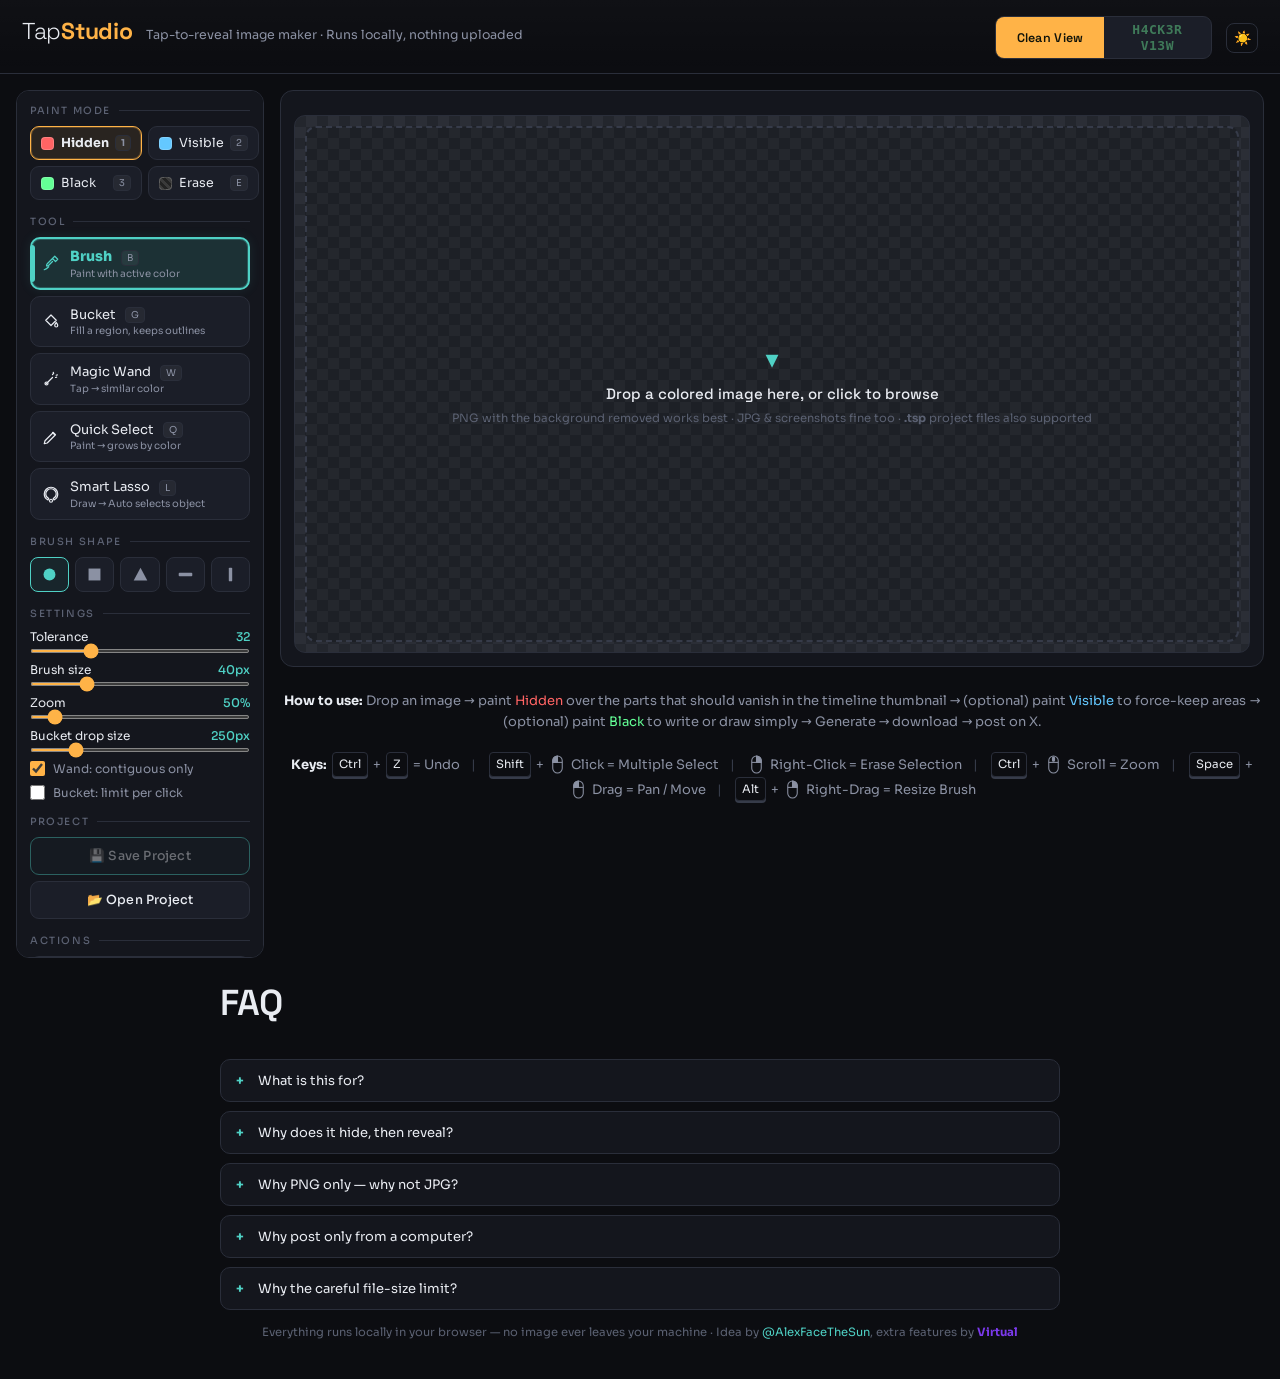
==== index.html @ 7c41b152 "Tap Studio Pro: tap-to-reveal image maker for X/Twitter" ====
<!DOCTYPE html>
<html lang="en">

<head>
  <meta charset="UTF-8">
  <meta name="viewport" content="width=device-width, initial-scale=1, maximum-scale=1, user-scalable=no">
  <title>TapStudio Pro — Tap-to-reveal image maker</title>
  <meta name="description"
    content="Make tap-to-reveal color images for X/Twitter. Runs entirely in your browser — nothing is uploaded.">
  <link rel="icon"
    href="data:image/svg+xml,<svg xmlns='http://www.w3.org/2000/svg' viewBox='0 0 16 16'><text y='13' font-size='13'>%E2%9C%A6</text></svg>">
  <link rel="preconnect" href="https://fonts.googleapis.com">
  <link rel="preconnect" href="https://fonts.gstatic.com" crossorigin>
  <link
    href="https://fonts.googleapis.com/css2?family=Sora:wght@400;500;600;700&family=Space+Grotesk:wght@300;400;500;600;700&display=swap"
    rel="stylesheet">
  <link rel="manifest" href="site.webmanifest">
  <link rel="stylesheet" href="style.css">
  <script src="jszip.min.js"></script>
</head>

<canvas id="matrix" aria-hidden="true"></canvas>

<header>
  <h1 id="brandH1">Tap_<span>STUDIO</span></h1>
  <span class="sub" id="brandSub">Tap-to-reveal image maker · Runs locally, nothing uploaded</span>
  <span class="spacer"></span>
  <div class="seg viewseg" id="viewSeg">
    <button data-view="clean" class="active">Clean View</button>
    <button data-view="hacker">H4CK3R V13W</button>
  </div>
  <button class="iconbtn" id="themeBtn" title="Toggle light / dark" aria-label="Toggle light / dark"><span
      id="themeIco">☀️</span></button>
  <a class="ghostlink" id="newImg" href="#" style="display:none">↺ New image</a>
</header>

<div class="wrap">
  <!-- ─────────── TOOLS ─────────── -->
  <aside class="tools">
    <div class="group">
      <h2>Paint mode</h2>
      <div class="modes" id="modes">
        <button class="mode active" data-mode="hidden"><span class="mode-content"><span class="swatch sw-hidden"></span> Hidden</span> <kbd class="sh">1</kbd></button>
        <button class="mode" data-mode="visible"><span class="mode-content"><span class="swatch sw-visible"></span> Visible</span> <kbd class="sh">2</kbd></button>
        <button class="mode" data-mode="black"><span class="mode-content"><span class="swatch sw-black"></span> Black</span> <kbd class="sh">3</kbd></button>
        <button class="mode" data-mode="erase"><span class="mode-content"><span class="swatch sw-erase"></span> Erase</span> <kbd class="sh">E</kbd></button>
      </div>
    </div>

    <div class="group">
      <h2>Tool</h2>
      <div class="toolbtns" id="toolbtns">
        <button class="tool active" data-tool="brush">
          <svg viewBox="0 0 24 24">
            <path d="M3 21c3-1 4-2 6-4M14 6l4 4M14 6l3-3 4 4-3 3M14 6 7 13c-1 1-1 3-1 3s2 0 3-1l5-5" />
          </svg>
          <span><b>Brush</b> <kbd class="sh">B</kbd><small>Paint with active color</small></span>
        </button>
        <button class="tool" data-tool="bucket">
          <svg viewBox="0 0 24 24">
            <path d="M5 11 12 4l7 7-7 7-7-7zM19 14c1 1.5 2 2.5 2 4a2 2 0 1 1-4 0c0-1.5 1-2.5 2-4z" />
          </svg>
          <span><b>Bucket</b> <kbd class="sh">G</kbd><small>Fill a region, keeps outlines</small></span>
        </button>
        <button class="tool" data-tool="wand">
          <svg viewBox="0 0 24 24">
            <path d="M5 19l9-9M14 6l1.5-1.5M18 10l1.5-.5M15 3l.5 1.5M19 7l1.5-.5" />
            <circle cx="6" cy="18" r="2" />
          </svg>
          <span><b>Magic Wand</b> <kbd class="sh">W</kbd><small>Tap → similar color</small></span>
        </button>
        <button class="tool" data-tool="quick">
          <svg viewBox="0 0 24 24">
            <path d="M3 21l4-1 11-11-3-3L4 17l-1 4z" />
            <path d="M14 6l3 3" />
          </svg>
          <span><b>Quick Select</b> <kbd class="sh">Q</kbd><small>Paint → grows by color</small></span>
        </button>
          <button class="tool" data-tool="lasso">
            <svg viewBox="0 0 24 24">
              <path d="M12 3C7 3 3 7 3 12c0 3.5 2 6.5 5 8l1-2c-2.5-1.2-4-3.7-4-6 0-4 3.5-7 7-7s7 3 7 7c0 2.3-1.5 4.8-4 6l1 2c3-1.5 5-4.5 5-8 0-5-4-9-9-9z"/>
              <circle cx="12" cy="21" r="2"/>
            </svg>
            <div class="meta">
              <span>Smart Lasso <kbd class="sh">L</kbd></span>
              <small>Draw → Auto selects object</small>
            </div>
          </button>
      </div>
    </div>

    <div class="group" id="shapeGroup">
      <h2>Brush shape</h2>
      <div class="shapes" id="shapes">
        <button class="shape active" data-shape="round"><svg viewBox="0 0 20 20">
            <circle cx="10" cy="10" r="7" />
          </svg></button>
        <button class="shape" data-shape="square"><svg viewBox="0 0 20 20">
            <rect x="3" y="3" width="14" height="14" />
          </svg></button>
        <button class="shape" data-shape="triangle"><svg viewBox="0 0 20 20">
            <polygon points="10,2 18,17 2,17" />
          </svg></button>
        <button class="shape" data-shape="hline"><svg viewBox="0 0 20 20">
            <rect x="2" y="8" width="16" height="4" rx="1" />
          </svg></button>
        <button class="shape" data-shape="vline"><svg viewBox="0 0 20 20">
            <rect x="8" y="2" width="4" height="16" rx="1" />
          </svg></button>
      </div>
    </div>

    <div class="group">
      <h2>Settings</h2>
      <div class="slider-row" id="tolRow">
        <label>Tolerance <b id="tolVal">32</b></label>
        <input type="range" id="tol" min="1" max="120" value="32">
      </div>
      <div class="slider-row" id="brushRow">
        <label>Brush size <b><span id="brushVal">40</span>px</b></label>
        <input type="range" id="brush" min="5" max="150" value="40">
      </div>
      <div class="slider-row">
        <label>Zoom <b><span id="zoomVal">50</span>%</b></label>
        <input type="range" id="zoom" min="10" max="500" value="50">
      </div>
      <div class="slider-row" id="reachRow">
        <label>Bucket drop size <b><span id="bucketReachVal">250</span>px</b></label>
        <input type="range" id="bucketReach" min="30" max="1200" value="250">
      </div>
      <label class="check"><input type="checkbox" id="contig" checked> Wand: contiguous only</label>
      <label class="check"><input type="checkbox" id="bucketLimit"> Bucket: limit per click</label>
    </div>

    <div class="group">
      <h2>Project</h2>
      <div class="actions project-actions">
        <button class="btn project-btn" id="saveProject" disabled>💾 Save Project</button>
        <button class="btn project-btn" id="openProject">📂 Open Project</button>
        <input type="file" id="tspFile" accept=".tsp" style="display:none">
      </div>
    </div>

    <div class="group">
      <h2>Actions</h2>
      <div class="actions">
        <button class="btn ghost" id="markAll">Mark all hidden</button>
        <button class="btn ghost" id="undo">Undo (⌘Z)</button>
        <button class="btn ghost" id="clearMask">Clear mask</button>
      </div>
    </div>

    <div class="group">
      <h2>Output</h2>
      <div class="slider-row">
        <label>Keep 1 / <b id="densityVal">2</b></label>
        <input type="range" id="density" min="2" max="6" value="2">
      </div>
      <button class="btn primary" id="generate" disabled>▸ Generate PNG</button>
    </div>
  </aside>

  <!-- ─────────── STAGE ─────────── -->
  <div class="stage-col">
    <section class="stage">
      <div class="topbar">
        <span class="dims" id="dims"></span>
      </div>

      <div class="canvas-area" id="area">
        <div class="canvas-stack" id="stack">
          <canvas id="imgCanvas"></canvas>
          <canvas id="maskCanvas"></canvas>
          <canvas id="selTint"></canvas>
          <canvas id="selAnts"></canvas>
        </div>
        <div id="cursor"></div>
        <label class="drop" id="drop">
          <span class="arrow">▾</span>
          <span class="big">Drop a colored image here, or click to browse</span>
          <span class="small">PNG with the background removed works best · JPG &amp; screenshots fine too · <b>.tsp</b> project files also supported</span>
          <input type="file" id="file" accept="image/*,.tsp" style="display:none">
        </label>
      </div>
    </section>

    <section class="instructions-panel">
      <b style="color:var(--ink)">How to use:</b> Drop an image → paint <span style="color:var(--pink)">Hidden</span> over the parts that should vanish in the timeline thumbnail → (optional) paint <span style="color:var(--blue)">Visible</span> to force-keep areas → (optional) paint <span style="color:var(--green)">Black</span> to write or draw simply → Generate → download → post on X.<br><br>
      <b style="color:var(--ink)">Keys:</b> <span id="kb-undo"><kbd>Ctrl</kbd> + <kbd>Z</kbd></span> = Undo <span class="divider">|</span> <span><kbd>Shift</kbd> + <svg width="13" height="19" viewBox="0 0 24 36" fill="none" stroke="currentColor" stroke-width="2" stroke-linejoin="round" style="vertical-align: middle; margin: 0 4px; transform: translateY(-1px);"><rect x="3" y="2" width="18" height="32" rx="9"/><path d="M 3 14 L 21 14"/><path d="M 12 2 L 12 14"/><path d="M 12 2 A 9 9 0 0 0 3 11 L 3 14 L 12 14 Z" fill="currentColor"/></svg> Click</span> = Multiple Select <span class="divider">|</span> <span><svg width="13" height="19" viewBox="0 0 24 36" fill="none" stroke="currentColor" stroke-width="2" stroke-linejoin="round" style="vertical-align: middle; margin: 0 4px; transform: translateY(-1px);"><rect x="3" y="2" width="18" height="32" rx="9"/><path d="M 3 14 L 21 14"/><path d="M 12 2 L 12 14"/><path d="M 12 2 A 9 9 0 0 1 21 11 L 21 14 L 12 14 Z" fill="currentColor"/></svg> Right-Click</span> = Erase Selection <span class="divider">|</span> <span id="kb-zoom"><kbd>Ctrl</kbd> + <svg width="13" height="19" viewBox="0 0 24 36" fill="none" stroke="currentColor" stroke-width="2" stroke-linejoin="round" style="vertical-align: middle; margin: 0 4px; transform: translateY(-1px);"><rect x="3" y="2" width="18" height="32" rx="9"/><path d="M 3 14 L 21 14"/><rect x="10" y="4" width="4" height="8" rx="2" fill="currentColor"/></svg> Scroll</span> = Zoom <span class="divider">|</span> <span><kbd>Space</kbd> + <svg width="13" height="19" viewBox="0 0 24 36" fill="none" stroke="currentColor" stroke-width="2" stroke-linejoin="round" style="vertical-align: middle; margin: 0 4px; transform: translateY(-1px);"><rect x="3" y="2" width="18" height="32" rx="9"/><path d="M 3 14 L 21 14"/><path d="M 12 2 L 12 14"/><path d="M 12 2 A 9 9 0 0 0 3 11 L 3 14 L 12 14 Z" fill="currentColor"/></svg> Drag</span> = Pan / Move <span class="divider">|</span> <span><kbd>Alt</kbd> + <svg width="13" height="19" viewBox="0 0 24 36" fill="none" stroke="currentColor" stroke-width="2" stroke-linejoin="round" style="vertical-align: middle; margin: 0 4px; transform: translateY(-1px);"><rect x="3" y="2" width="18" height="32" rx="9"/><path d="M 3 14 L 21 14"/><path d="M 12 2 L 12 14"/><path d="M 12 2 A 9 9 0 0 1 21 11 L 21 14 L 12 14 Z" fill="currentColor"/></svg> Right-Drag</span> = Resize Brush
    </section>

    <section class="result hidden" id="result">
      <div class="imgbox"><img id="previewFull" alt="generated tap-to-reveal PNG"></div>
      <div class="rcol">
        <div class="meta-ttl" id="resultMeta"></div>
        <a class="btn primary" id="download" download="tap_studio.png">⬇ Download PNG</a>
        <p style="font-size:11.5px;color:var(--muted);font-family:var(--mono);line-height:1.6;">
          Post it from a <b style="color:var(--ink)">desktop browser</b> on x.com — the mobile apps re-encode PNGs and
          break the effect.
        </p>
      </div>
    </section>
  </div>
</div>

<!-- ─────────── FAQ ─────────── -->
<div class="faq">
  <h2>FAQ</h2>

  <details>
    <summary>What is this for?</summary>
    <p>It makes <strong>"tap-to-reveal" images</strong> for X/Twitter — a picture that looks like one thing in the
      timeline, then shows the full image when you tap it. Built for that trend, but useful anywhere you want a
      hidden/revealed layer.</p>
  </details>

  <details>
    <summary>Why does it hide, then reveal?</summary>
    <p>X shows a <strong>shrunk-down preview</strong> in the feed and the <strong>full-resolution</strong> image only on
      tap. The "hidden" areas are stored as a sparse pattern of pixels with transparent gaps. Shrunk down, those pixels
      blend into the gaps and nearly disappear; at full size they show at full strength and the whole image appears.</p>
  </details>

  <details>
    <summary>Why PNG only — why not JPG?</summary>
    <p>The effect needs <strong>transparency</strong> and <strong>lossless</strong> pixels. PNG has both; JPG has no
      transparency and re-compresses the image, smearing the fine pattern. GIF and WebP get converted by X. An indexed
      <strong>PNG-8</strong> is the one format that survives intact.</p>
  </details>

  <details>
    <summary>Why post only from a computer?</summary>
    <p>The mobile X apps <strong>re-encode</strong> uploads (often PNG→JPG), destroying the transparency. A
      <strong>desktop-browser</strong> upload on x.com keeps the PNG as-is.</p>
  </details>

  <details>
    <summary>Why the careful file-size limit?</summary>
    <p>X leaves a PNG untouched only if it's small enough; over the limit it re-compresses to JPG and breaks the effect.
      The export is auto-tuned to sit <strong>just under ~700&nbsp;KB / 2500&nbsp;px</strong> — small enough to stay
      PNG, big enough to stay sharp.</p>
  </details>

  <p class="foot">Everything runs locally in your browser — no image ever leaves your machine · Idea by <a
      href="https://x.com/alexfacethesun" target="_blank" rel="noopener">@AlexFaceTheSun</a>, extra features by <b
      class="virtual">Virtual</b></p>
</div>

<script src="app.js"></script>
</body>

</html>
---- style.css ----
:root {
    --bg: #0c0d11;
    --panel: #14161d;
    --panel-2: #1b1e28;
    --panel-3: #23262f;
    --line: #2a2e3a;
    --line-2: #363b49;
    --ink: #e9ecf2;
    --muted: #8b91a3;
    --faint: #5b6172;
    --accent: #ffb347;
    --accent-2: #4fd1c5;
    --pink: #ff6464;
    --blue: #64c8ff;
    --green: #64ff96;
    --check1: #2b2e36;
    --check2: #23262d;
    --glow1: rgba(255, 179, 71, .07);
    --glow2: rgba(79, 209, 197, .07);
    --radius: 13px;
    --sans: "Sora", system-ui, -apple-system, sans-serif;
    --display: "Space Grotesk", "Sora", sans-serif;
    --serif: var(--display);
    --mono: var(--sans);
  }

  /* ── Clean view, LIGHT theme ── */
  [data-theme="light"] {
    --bg: #f3f5f9;
    --panel: #ffffff;
    --panel-2: #eef1f6;
    --panel-3: #e3e7ef;
    --line: #dde1ea;
    --line-2: #c8cedb;
    --ink: #1a1d26;
    --muted: #5b6172;
    --faint: #9197a8;
    --accent: #d9831a;
    --accent-2: #0e9b8e;
    --pink: #e23b3b;
    --blue: #2a8fd0;
    --green: #1f9d57;
    --check1: #dfe3ec;
    --check2: #eef1f6;
    --glow1: rgba(217, 131, 26, .10);
    --glow2: rgba(14, 155, 142, .10);
  }

  /* ── H4CK3R view (terminal), DARK ── */
  [data-view="hacker"] {
    --bg: #05080a;
    --panel: #0a0f0c;
    --panel-2: #0c1410;
    --panel-3: #0f1c15;
    --line: #143a26;
    --line-2: #1e5236;
    --ink: #c8ffd8;
    --muted: #5fae7e;
    --faint: #3f7a59;
    --accent: #2cc94e;
    --accent-2: #1f9e29;
    --pink: #ff6b6b;
    --blue: #5fd0ff;
    --green: #5dff9a;
    --check1: #0c1712;
    --check2: #091210;
    --glow1: rgba(56, 255, 140, .10);
    --glow2: rgba(39, 224, 192, .07);
    --sans: "Cascadia Mono", "Cascadia Code", Consolas, "Lucida Console", "DejaVu Sans Mono", monospace;
    --display: "Cascadia Mono", "Cascadia Code", Consolas, "Lucida Console", "DejaVu Sans Mono", monospace;
    --mono: "Cascadia Mono", "Cascadia Code", Consolas, "Lucida Console", "DejaVu Sans Mono", monospace;
  }

  /* ── H4CK3R view, LIGHT (paper terminal) ── */
  [data-view="hacker"][data-theme="light"] {
    --bg: #eef3ee;
    --panel: #ffffff;
    --panel-2: #e8efe8;
    --panel-3: #dde9df;
    --line: #bcd6c4;
    --line-2: #9cc4a8;
    --ink: #0b2f1c;
    --muted: #3f7a59;
    --faint: #6f9c80;
    --accent: #0a8a3c;
    --accent-2: #0a8f7e;
    --check1: #dde9df;
    --check2: #e8efe8;
    --glow1: rgba(10, 138, 60, .08);
    --glow2: rgba(10, 143, 126, .06);
  }

  /* terminal flourishes */
  [data-view="hacker"] header h1 {
    text-shadow: 0 0 14px rgba(56, 255, 140, .45);
  }

  [data-view="hacker"][data-theme="light"] header h1 {
    text-shadow: none;
  }

  [data-view="hacker"] .group h2::before {
    content: "> ";
    color: var(--accent);
  }

  [data-view="hacker"] body::after {
    display: none;
  }

  kbd.sh {
    display: inline-block;
    padding: 1px 5px;
    font-family: var(--mono);
    font-size: 9.5px;
    color: var(--muted);
    background: rgba(255, 255, 255, 0.05);
    border: 1px solid var(--line);
    border-radius: 4px;
    margin-left: 6px;
    vertical-align: middle;
  }

  /* ── Toggles in the header ── */
  .seg.viewseg {
    display: flex;
    border: 1px solid var(--line);
    border-radius: 9px;
    overflow: hidden;
    align-self: center;
  }

  .seg.viewseg button {
    font-size: 11px;
    padding: 6px 11px;
    cursor: pointer;
    border: 0;
    background: transparent;
    color: var(--faint);
    transition: .13s;
    letter-spacing: .3px;
  }

  .seg.viewseg button[data-view="clean"] {
    font-family: "Space Grotesk", "Sora", system-ui, sans-serif !important;
    letter-spacing: 0.3px;
    font-weight: 600;
    font-size: 12.5px;
    white-space: nowrap;
    padding: 6px 14px;
  }

  .seg.viewseg button[data-view="hacker"] {
    font-family: Consolas, "Cascadia Mono", "Cascadia Code", "Lucida Console", "DejaVu Sans Mono", monospace !important;
    font-size: 13px;
    font-weight: 700;
    letter-spacing: 0.5px;
    line-height: 1.2;
    padding: 5px 14px;
    text-align: center;
  }

  .seg.viewseg button:hover {
    color: var(--ink);
  }

  .seg.viewseg button.active {
    background: var(--accent);
    color: #10130a;
    font-weight: 600;
  }

  [data-view="hacker"] .seg.viewseg button.active {
    color: #04130a;
  }

  .iconbtn {
    align-self: center;
    width: 32px;
    height: 30px;
    border: 1px solid var(--line);
    border-radius: 8px;
    background: transparent;
    color: var(--muted);
    cursor: pointer;
    font-size: 14px;
    transition: .13s;
    line-height: 1;
  }

  .iconbtn:hover {
    border-color: var(--accent-2);
    color: var(--accent-2);
  }

  #themeIco {
    display: inline-block;
    transition: transform .25s;
  }

  /* the emoji moon (clean) is already tilted; rotate the SYMBOL moon (hacker) to match */
  [data-view="hacker"] #themeBtn.is-moon #themeIco {
    transform: rotate(-38deg);
  }

  /* Matrix rain — only visible in the H4CK3R dark view, sits behind everything */
  #matrix {
    position: fixed;
    inset: 0;
    width: 100%;
    height: 100%;
    z-index: 0;
    pointer-events: none;
    opacity: 0;
    transition: opacity .45s;
  }

  [data-view="hacker"] #matrix {
    opacity: .12;
  }

  header,
  .wrap,
  .faq {
    position: relative;
    z-index: 1;
  }

  .virtual {
    font-weight: 700;
    color: #7c3aed;
  }

  [data-theme="light"] .virtual {
    color: #6d28d9;
  }

  [data-view="hacker"] .virtual {
    color: #b07bff;
  }

  [data-view="hacker"][data-theme="light"] .virtual {
    color: #6d28d9;
  }

  /* smooth theme transitions */
  body,
  .tools,
  .stage,
  .btn,
  .mode,
  .tool,
  .shape,
  .faq details,
  .seg.viewseg,
  .iconbtn,
  header {
    transition: background-color .25s, border-color .25s, color .25s;
  }

  * {
    box-sizing: border-box;
    margin: 0;
    padding: 0;
    -webkit-tap-highlight-color: transparent;
  }

  html,
  body {
    height: 100%;
  }

  body {
    background: var(--bg);
    color: var(--ink);
    font-family: var(--sans);
    min-height: 100%;
    display: flex;
    flex-direction: column;
    -webkit-font-smoothing: antialiased;
  }

  /* ── Header ── */
  header {
    padding: 16px 22px 14px;
    border-bottom: 1px solid var(--line);
    display: flex;
    align-items: baseline;
    gap: 14px;
    flex-wrap: wrap;
    background: linear-gradient(180deg, rgba(255, 255, 255, .02), transparent);
  }

  header h1 {
    font-family: var(--display);
    font-weight: 300;
    font-size: 23px;
    letter-spacing: -.3px;
  }

  header h1 span {
    color: var(--accent);
    font-weight: 700;
  }

  header .sub {
    color: var(--muted);
    font-size: 12.5px;
    font-family: var(--mono);
  }

  header .spacer {
    flex: 1;
  }

  .ghostlink {
    color: var(--faint);
    font-family: var(--mono);
    font-size: 11.5px;
    text-decoration: none;
    border: 1px solid var(--line);
    padding: 6px 10px;
    border-radius: 8px;
    transition: .15s;
  }

  .ghostlink:hover {
    border-color: var(--accent-2);
    color: var(--accent-2);
  }

  /* ── Layout ── */
  .wrap {
    display: flex;
    gap: 16px;
    padding: 16px;
    flex: 1;
    align-items: flex-start;
    flex-wrap: wrap;
  }

  .tools {
    width: 248px;
    flex: 0 0 auto;
    background: var(--panel);
    border: 1px solid var(--line);
    border-radius: var(--radius);
    padding: 13px;
    display: flex;
    flex-direction: column;
    gap: 15px;
    position: sticky;
    top: 16px;
    max-height: calc(100vh - 32px);
    overflow: auto;
  }

  .tools::-webkit-scrollbar {
    width: 8px;
  }

  .tools::-webkit-scrollbar-thumb {
    background: var(--line-2);
    border-radius: 8px;
  }

  .stage-col {
    flex: 1;
    min-width: 300px;
    display: flex;
    flex-direction: column;
    gap: 16px;
  }

  .group {
    display: flex;
    flex-direction: column;
    gap: 9px;
  }

  .group h2 {
    font-size: 10px;
    letter-spacing: 1.6px;
    text-transform: uppercase;
    color: var(--faint);
    font-weight: 500;
    font-family: var(--mono);
    display: flex;
    align-items: center;
    gap: 8px;
  }

  .group h2::after {
    content: "";
    flex: 1;
    height: 1px;
    background: var(--line);
  }

  /* segmented paint modes */
  .modes {
    display: grid;
    grid-template-columns: 1fr 1fr;
    gap: 6px;
  }

  .mode {
    display: flex;
    align-items: center;
    justify-content: space-between;
    padding: 8px 10px;
    cursor: pointer;
    background: var(--panel-2);
    border: 1px solid var(--line);
    border-radius: 9px;
    color: var(--ink);
    font-size: 12.5px;
    font-family: inherit;
    transition: .13s;
    text-align: left;
  }
  
  .mode-content {
    display: flex;
    align-items: center;
    gap: 7px;
  }

  .mode:hover:not(.active) {
    border-color: var(--line-2);
    background: rgba(255, 255, 255, 0.09);
  }

  .mode.active {
    border-color: var(--accent);
    background: rgba(255, 179, 71, .09);
    box-shadow: 0 0 0 1px rgba(255, 179, 71, .25) inset;
    font-weight: 700;
  }

  .swatch {
    width: 13px;
    height: 13px;
    border-radius: 4px;
    flex: 0 0 auto;
    border: 1px solid rgba(255, 255, 255, .18);
  }

  .sw-hidden {
    background: var(--pink);
  }

  .sw-visible {
    background: var(--blue);
  }

  .sw-black {
    background: var(--green);
  }

  .sw-erase {
    background: repeating-linear-gradient(45deg, #3a3a3a, #3a3a3a 3px, #222 3px, #222 6px);
  }

  /* tool buttons */
  .toolbtns {
    display: flex;
    flex-direction: column;
    gap: 6px;
  }

  .tool {
    display: flex;
    align-items: center;
    gap: 10px;
    padding: 9px 11px;
    cursor: pointer;
    background: var(--panel-2);
    border: 1px solid var(--line);
    border-radius: 10px;
    color: var(--ink);
    font-size: 13px;
    font-family: inherit;
    text-align: left;
    transition: all .15s ease;
    position: relative;
  }

  .tool:hover:not(.active) {
    border-color: var(--line-2);
    background: rgba(255, 255, 255, 0.09);
  }

  .tool.active {
    border-color: var(--accent-2);
    border-width: 2px;
    padding: 8px 10px;
    background: rgba(79, 209, 197, .14);
    color: var(--ink);
    box-shadow: 0 0 0 1px rgba(79, 209, 197, .28) inset, 0 0 12px rgba(79, 209, 197, .10);
  }

  .tool.active::before {
    content: "";
    position: absolute;
    left: 0;
    top: 6px;
    bottom: 6px;
    width: 3px;
    border-radius: 0 3px 3px 0;
    background: var(--accent-2);
  }

  .tool svg {
    width: 18px;
    height: 18px;
    flex: 0 0 auto;
    stroke: currentColor;
    fill: none;
    stroke-width: 1.6;
    stroke-linecap: round;
    stroke-linejoin: round;
  }

  .tool b {
    font-weight: 400;
  }

  .tool.active b {
    font-weight: 900;
    font-size: 14px;
    color: var(--accent-2);
  }

  .tool.active svg {
    stroke: var(--accent-2);
  }

  .tool small {
    display: block;
    color: var(--muted);
    font-size: 10px;
    margin-top: 1px;
    font-family: var(--mono);
    line-height: 1.3;
  }

  /* shape picker */
  .shapes {
    display: flex;
    gap: 6px;
  }

  .shape {
    flex: 1;
    background: var(--panel-2);
    border: 1px solid var(--line);
    border-radius: 8px;
    padding: 8px;
    cursor: pointer;
    color: var(--muted);
    display: flex;
    align-items: center;
    justify-content: center;
    transition: .13s;
  }

  .shape svg {
    width: 17px;
    height: 17px;
    fill: currentColor;
  }

  .shape:hover:not(.active) {
    border-color: var(--line-2);
    color: var(--ink);
    background: rgba(255, 255, 255, 0.09);
  }

  .shape.active {
    border-color: var(--accent-2);
    color: var(--accent-2);
    background: rgba(79, 209, 197, .08);
  }

  /* segmented control (selection op) */
  .seg {
    display: flex;
    background: var(--panel-2);
    border: 1px solid var(--line);
    border-radius: 9px;
    overflow: hidden;
  }

  .seg button {
    flex: 1;
    padding: 8px 4px;
    background: transparent;
    border: 0;
    color: var(--muted);
    font-family: var(--mono);
    font-size: 11px;
    cursor: pointer;
    transition: .12s;
    border-right: 1px solid var(--line);
  }

  .seg button:last-child {
    border-right: 0;
  }

  .seg button.active {
    background: rgba(79, 209, 197, .14);
    color: var(--accent-2);
  }

  .seg button:hover:not(.active) {
    color: var(--ink);
  }

  .faq h2 {
    font-family: var(--serif);
    font-size: 36px;
    font-weight: 600;
    color: var(--ink);
    margin-bottom: 24px;
    letter-spacing: -0.5px;
  }

  .kbd-hint {
    font-family: var(--mono);
    font-size: 10px;
    color: var(--faint);
    line-height: 1.45;
  }

  .kbd-hint b {
    color: var(--muted);
    font-weight: 500;
  }

  .slider-row {
    display: flex;
    flex-direction: column;
    gap: 5px;
  }

  .slider-row label {
    font-size: 12px;
    display: flex;
    justify-content: space-between;
    color: var(--ink);
  }

  .slider-row label b {
    font-family: var(--mono);
    color: var(--accent-2);
    font-weight: 500;
  }

  input[type=range] {
    width: 100%;
    accent-color: var(--accent);
    height: 4px;
  }

  .check {
    display: flex;
    align-items: center;
    gap: 8px;
    font-size: 12px;
    color: var(--muted);
    cursor: pointer;
    font-family: var(--mono);
  }

  .check input {
    accent-color: var(--accent);
    width: 15px;
    height: 15px;
  }

  .actions {
    display: flex;
    flex-direction: column;
    gap: 7px;
  }

  /* Project Save / Open buttons */
  .project-actions {
    gap: 6px;
  }

  .btn.project-btn {
    padding: 10px 11px;
    font-size: 12.5px;
    font-weight: 500;
    border: 1px solid var(--line);
    background: var(--panel-2);
    color: var(--ink);
    border-radius: 9px;
    transition: all .18s ease;
    letter-spacing: .2px;
  }

  .btn.project-btn:hover {
    border-color: var(--accent-2);
    background: rgba(79, 209, 197, .08);
    box-shadow: 0 0 10px rgba(79, 209, 197, .08);
  }

  .btn.project-btn:disabled {
    opacity: .4;
    cursor: not-allowed;
    pointer-events: none;
  }

  #saveProject {
    border-color: var(--accent-2);
    background: rgba(79, 209, 197, .06);
  }

  #saveProject:hover {
    background: rgba(79, 209, 197, .14);
    box-shadow: 0 0 14px rgba(79, 209, 197, .12);
  }

  .btn {
    padding: 9px 11px;
    border-radius: 9px;
    border: 1px solid var(--line);
    background: var(--panel-2);
    color: var(--ink);
    font-family: inherit;
    font-size: 12.5px;
    cursor: pointer;
    transition: .13s;
    display: flex;
    align-items: center;
    justify-content: center;
    gap: 7px;
    text-decoration: none;
  }

  .btn:hover {
    border-color: var(--line-2);
    background: rgba(255, 255, 255, 0.09);
  }

  .btn.ghost {
    background: transparent;
  }

  .btn.primary {
    background: linear-gradient(180deg, #ffc266, #ffb347);
    color: #1a1205;
    border-color: var(--accent);
    font-weight: 600;
    font-size: 13.5px;
    padding: 12px;
    letter-spacing: .3px;
  }

  .btn.primary:hover {
    filter: brightness(1.06);
  }

  .btn.primary:disabled {
    opacity: .5;
    cursor: not-allowed;
    filter: none;
  }

  /* selection action card (appears when a selection exists) */
  .selcard {
    border: 1px solid var(--accent-2);
    border-radius: 11px;
    padding: 11px;
    background: rgba(79, 209, 197, .06);
    display: flex;
    flex-direction: column;
    gap: 9px;
  }

  .selcard .ttl {
    font-family: var(--mono);
    font-size: 10.5px;
    letter-spacing: 1px;
    text-transform: uppercase;
    color: var(--accent-2);
  }

  .fillrow {
    display: flex;
    gap: 6px;
  }

  .fillrow button {
    flex: 1;
    padding: 8px 0;
    border-radius: 8px;
    border: 1px solid var(--line);
    background: var(--panel-2);
    cursor: pointer;
    display: flex;
    align-items: center;
    justify-content: center;
    transition: .13s;
  }

  .fillrow button:hover {
    border-color: var(--accent-2);
  }

  .selcard .row2 {
    display: flex;
    gap: 6px;
  }

  .selcard .row2 .btn {
    flex: 1;
    padding: 7px;
    font-size: 11.5px;
  }

  /* ── Stage ── */
  .stage {
    background: var(--panel);
    border: 1px solid var(--line);
    border-radius: var(--radius);
    padding: 13px;
    display: flex;
    flex-direction: column;
    gap: 11px;
  }

  .topbar {
    display: flex;
    gap: 10px;
    align-items: center;
    flex-wrap: wrap;
    justify-content: flex-end;
  }

  .dims {
    color: var(--faint);
    font-family: var(--mono);
    font-size: 11.5px;
  }

  .canvas-area {
    position: relative;
    border-radius: 11px;
    overflow: hidden;
    min-height: 500px;
    max-height: 80vh;
    aspect-ratio: 16 / 9;
    background: repeating-conic-gradient(var(--check1) 0% 25%, var(--check2) 0% 50%) 0 0/22px 22px;
    border: 1px solid var(--line);
    display: flex;
    align-items: center;
    justify-content: center;
    touch-action: none;
  }

  .canvas-area[data-tool="brush"],
  .canvas-area[data-tool="quick"] {
    cursor: none;
  }

  .canvas-area[data-tool="wand"] {
    cursor: url('data:image/svg+xml;utf8,<svg width="26" height="26" viewBox="0 0 24 24" fill="none" stroke-linecap="round" stroke-linejoin="round" xmlns="http://www.w3.org/2000/svg"><g stroke="%23000" stroke-width="4"><path d="M5 19l9-9M14 6l1.5-1.5M18 10l1.5-.5M15 3l.5 1.5M19 7l1.5-.5"/><circle cx="6" cy="18" r="2" fill="%23000"/></g><g stroke="%23FFF" stroke-width="1.5"><path d="M5 19l9-9M14 6l1.5-1.5M18 10l1.5-.5M15 3l.5 1.5M19 7l1.5-.5"/><circle cx="6" cy="18" r="2" fill="%23FFF"/></g></svg>') 6 18, crosshair;
  }
  
  .canvas-area[data-tool="bucket"] {
    cursor: url('data:image/svg+xml;utf8,<svg width="26" height="26" viewBox="0 0 24 24" fill="none" stroke-linecap="round" stroke-linejoin="round" xmlns="http://www.w3.org/2000/svg"><path stroke="%23000" stroke-width="4" d="M5 11 12 4l7 7-7 7-7-7zM19 14c1 1.5 2 2.5 2 4a2 2 0 1 1-4 0c0-1.5 1-2.5 2-4z"/><path stroke="%23FFF" stroke-width="1.5" d="M5 11 12 4l7 7-7 7-7-7zM19 14c1 1.5 2 2.5 2 4a2 2 0 1 1-4 0c0-1.5 1-2.5 2-4z"/></svg>') 5 11, crosshair;
  }
  
  .canvas-area[data-tool="lasso"] {
    cursor: url('data:image/svg+xml;utf8,<svg width="26" height="26" viewBox="0 0 24 24" fill="none" stroke-linecap="round" stroke-linejoin="round" xmlns="http://www.w3.org/2000/svg"><g stroke="%23000" stroke-width="4"><path d="M12 3C7 3 3 7 3 12c0 3.5 2 6.5 5 8l1-2c-2.5-1.2-4-3.7-4-6 0-4 3.5-7 7-7s7 3 7 7c0 2.3-1.5 4.8-4 6l1 2c3-1.5 5-4.5 5-8 0-5-4-9-9-9z"/><circle cx="12" cy="21" r="2" fill="%23000"/></g><g stroke="%23FFF" stroke-width="1.5"><path d="M12 3C7 3 3 7 3 12c0 3.5 2 6.5 5 8l1-2c-2.5-1.2-4-3.7-4-6 0-4 3.5-7 7-7s7 3 7 7c0 2.3-1.5 4.8-4 6l1 2c3-1.5 5-4.5 5-8 0-5-4-9-9-9z"/><circle cx="12" cy="21" r="2" fill="%23FFF"/></g></svg>') 12 21, crosshair;
  }

  .canvas-stack {
    position: relative;
    transform-origin: center center;
    line-height: 0;
    touch-action: none;
  }

  .canvas-stack canvas {
    position: absolute;
    top: 0;
    left: 0;
    display: block;
    image-rendering: pixelated;
  }

  #imgCanvas {
    position: relative;
  }

  #selTint,
  #selAnts {
    pointer-events: none;
    image-rendering: auto;
  }

  #selTint {
    opacity: .85;
    animation: pulse 1.8s ease-in-out infinite;
  }

  @keyframes pulse {
    50% {
      opacity: .5;
    }
  }

  /* drop zone (before an image is loaded) */
  .drop {
    position: absolute;
    inset: 0;
    display: flex;
    flex-direction: column;
    align-items: center;
    justify-content: center;
    gap: 8px;
    cursor: pointer;
    border: 2px dashed var(--line-2);
    border-radius: 11px;
    margin: 10px;
    color: var(--muted);
    text-align: center;
    transition: .15s;
    background: rgba(0, 0, 0, .15);
  }

  .drop.over {
    border-color: var(--accent);
    color: var(--ink);
    background: rgba(255, 179, 71, .06);
  }

  .drop .big {
    font-size: 15px;
    color: var(--ink);
    font-family: var(--serif);
    font-weight: 500;
  }

  .drop .small {
    font-size: 11.5px;
    font-family: var(--mono);
    color: var(--faint);
  }

  .drop .arrow {
    font-size: 26px;
    color: var(--accent-2);
    font-family: var(--mono);
  }

  #cursor {
    position: absolute;
    pointer-events: none;
    border: 1.5px solid #fff;
    box-shadow: 0 0 0 1.5px rgba(0, 0, 0, .85), inset 0 0 0 1px rgba(0, 0, 0, .5);
    display: none;
    z-index: 50;
    transform: translate(-50%, -50%);
    border-radius: 50%;
  }

  #cursor::after {
    content: "";
    position: absolute;
    left: 50%;
    top: 50%;
    width: 3px;
    height: 3px;
    margin: -1.5px 0 0 -1.5px;
    background: #fff;
    box-shadow: 0 0 0 1px rgba(0, 0, 0, .9);
    border-radius: 50%;
  }

  #cursor.sq {
    border-radius: 0;
  }

  .hint {
    color: var(--muted);
    font-size: 12px;
    font-family: var(--mono);
    text-align: center;
    min-height: 15px;
  }

  .instructions-panel {
    color: var(--muted);
    font-size: 13px;
    font-family: var(--mono);
    text-align: center;
    line-height: 1.6;
    margin-top: 8px;
  }
  
  .instructions-panel .divider {
    color: var(--line-2);
    margin: 0 8px;
  }

  .instructions-panel kbd {
    display: inline-block;
    padding: 2px 6px;
    font-family: var(--mono);
    font-size: 11.5px;
    color: var(--ink);
    background-color: var(--bg);
    border: 1px solid var(--line);
    border-radius: 4px;
    box-shadow: 0 2px 0 var(--line-2);
    margin: 0 2px;
    transform: translateY(-1px);
  }

  .legend {
    display: flex;
    gap: 14px;
    flex-wrap: wrap;
    font-family: var(--mono);
    font-size: 11px;
    color: var(--muted);
  }

  .legend span {
    display: inline-flex;
    align-items: center;
    gap: 6px;
  }

  /* ── Result ── */
  .result {
    background: var(--panel);
    border: 1px solid var(--line);
    border-radius: var(--radius);
    padding: 14px;
    display: flex;
    gap: 16px;
    align-items: flex-start;
    flex-wrap: wrap;
  }

  .result.hidden {
    display: none;
  }

  .result .meta-ttl {
    font-family: var(--mono);
    font-size: 11px;
    color: var(--accent-2);
    letter-spacing: .6px;
    margin-bottom: 8px;
  }

  .result .imgbox {
    background: repeating-conic-gradient(var(--check1) 0% 25%, var(--check2) 0% 50%) 0 0/16px 16px;
    border: 1px solid var(--line);
    border-radius: 9px;
    padding: 8px;
    flex: 1;
    min-width: 220px;
    text-align: center;
  }

  .result .imgbox img {
    max-width: 100%;
    max-height: 280px;
    image-rendering: pixelated;
  }

  .result .rcol {
    display: flex;
    flex-direction: column;
    gap: 9px;
    min-width: 180px;
  }

  /* ── FAQ ── */
  .faq {
    padding: 6px 20px 40px;
    max-width: 880px;
    margin: 0 auto;
    width: 100%;
    display: flex;
    flex-direction: column;
    gap: 9px;
  }

  .faq .lead {
    font-size: 13px;
    color: var(--muted);
    font-family: var(--mono);
    line-height: 1.6;
    margin-bottom: 6px;
  }

  .faq .lead .t-pink {
    color: var(--pink);
  }

  .faq .lead .t-blue {
    color: var(--blue);
  }

  details {
    border: 1px solid var(--line);
    border-radius: 10px;
    background: var(--panel);
    overflow: hidden;
  }

  summary {
    cursor: pointer;
    padding: 12px 15px;
    font-size: 13px;
    font-family: var(--mono);
    color: var(--ink);
    list-style: none;
    display: flex;
    align-items: center;
    gap: 10px;
    transition: background-color .15s;
  }

  summary:hover {
    background: rgba(255, 255, 255, 0.07);
  }

  summary::-webkit-details-marker {
    display: none;
  }

  summary::before {
    content: "+";
    color: var(--accent-2);
    font-weight: 700;
    width: 12px;
  }

  details[open] summary::before {
    content: "–";
  }

  details[open] summary {
    color: var(--accent-2);
  }

  details p {
    padding: 0 15px 14px 37px;
    font-size: 12.5px;
    color: var(--muted);
    line-height: 1.65;
  }

  details p strong {
    color: var(--ink);
    font-weight: 600;
  }

  .faq .foot {
    font-size: 11.5px;
    color: var(--faint);
    font-family: var(--mono);
    margin-top: 6px;
    text-align: center;
  }

  .faq .foot a {
    color: var(--accent-2);
    text-decoration: none;
  }

  @media(max-width:820px) {
    .tools {
      width: 100%;
      position: static;
      max-height: none;
    }

    .canvas-area {
      max-height: 56vh;
    }
  }
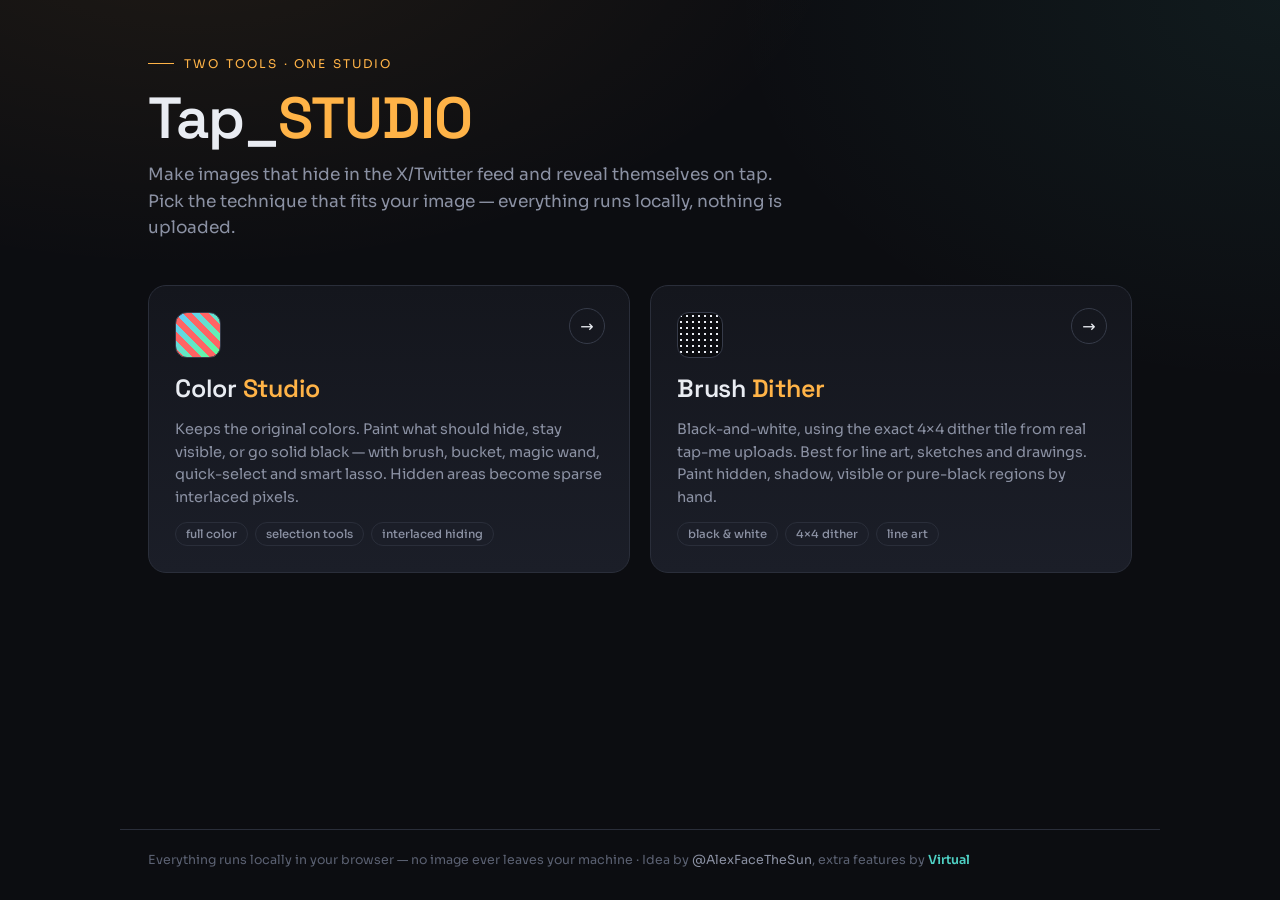
==== commit 1aaed10d: "Add Brush Dither tool + tool-picker landing screen - index.html is now a chooser between two tools -" ====
--- a/index.html
+++ b/index.html
@@ -3,10 +3,10 @@
 
 <head>
   <meta charset="UTF-8">
-  <meta name="viewport" content="width=device-width, initial-scale=1, maximum-scale=1, user-scalable=no">
-  <title>TapStudio Pro — Tap-to-reveal image maker</title>
+  <meta name="viewport" content="width=device-width, initial-scale=1">
+  <title>TapStudio Pro — choose a tool</title>
   <meta name="description"
-    content="Make tap-to-reveal color images for X/Twitter. Runs entirely in your browser — nothing is uploaded.">
+    content="Make tap-to-reveal images for X/Twitter. Two tools: full-color studio and black-and-white brush dither. Runs entirely in your browser — nothing is uploaded.">
   <link rel="icon"
     href="data:image/svg+xml,<svg xmlns='http://www.w3.org/2000/svg' viewBox='0 0 16 16'><text y='13' font-size='13'>%E2%9C%A6</text></svg>">
   <link rel="preconnect" href="https://fonts.googleapis.com">
@@ -15,238 +15,218 @@
     href="https://fonts.googleapis.com/css2?family=Sora:wght@400;500;600;700&family=Space+Grotesk:wght@300;400;500;600;700&display=swap"
     rel="stylesheet">
   <link rel="manifest" href="site.webmanifest">
-  <link rel="stylesheet" href="style.css">
-  <script src="jszip.min.js"></script>
+  <style>
+    :root {
+      --bg: #0c0d11;
+      --panel: #14161d;
+      --panel-2: #1b1e28;
+      --line: #2a2e3a;
+      --line-2: #363b49;
+      --ink: #e9ecf2;
+      --muted: #8b91a3;
+      --faint: #5b6172;
+      --accent: #ffb347;
+      --accent-2: #4fd1c5;
+      --pink: #ff6464;
+      --sans: "Sora", system-ui, -apple-system, sans-serif;
+      --display: "Space Grotesk", "Sora", sans-serif;
+    }
+
+    * { box-sizing: border-box; }
+    html, body { margin: 0; padding: 0; }
+    body {
+      font-family: var(--sans);
+      background:
+        radial-gradient(1100px 600px at 15% -10%, rgba(255, 179, 71, .08), transparent 60%),
+        radial-gradient(1000px 700px at 100% 0%, rgba(79, 209, 197, .07), transparent 55%),
+        var(--bg);
+      color: var(--ink);
+      min-height: 100vh;
+      display: flex;
+      flex-direction: column;
+      -webkit-font-smoothing: antialiased;
+    }
+
+    header {
+      max-width: 1040px;
+      width: 100%;
+      margin: 0 auto;
+      padding: 56px 28px 8px;
+    }
+    .eyebrow {
+      font-family: var(--sans);
+      font-size: 12px;
+      letter-spacing: .18em;
+      text-transform: uppercase;
+      color: var(--accent);
+      display: flex;
+      align-items: center;
+      gap: 10px;
+      margin-bottom: 18px;
+    }
+    .eyebrow::before { content: ""; width: 26px; height: 1px; background: var(--accent); }
+    h1 {
+      font-family: var(--display);
+      font-weight: 600;
+      font-size: clamp(34px, 6vw, 58px);
+      line-height: 1.02;
+      letter-spacing: -.02em;
+      margin: 0 0 14px;
+    }
+    h1 span { color: var(--accent); }
+    .lede {
+      color: var(--muted);
+      font-size: 17px;
+      line-height: 1.55;
+      max-width: 640px;
+      margin: 0;
+    }
+
+    .cards {
+      max-width: 1040px;
+      width: 100%;
+      margin: 0 auto;
+      padding: 36px 28px 28px;
+      display: grid;
+      grid-template-columns: repeat(2, 1fr);
+      gap: 20px;
+    }
+    @media (max-width: 760px) { .cards { grid-template-columns: 1fr; } }
+
+    .card {
+      display: flex;
+      flex-direction: column;
+      gap: 14px;
+      text-decoration: none;
+      color: inherit;
+      background: linear-gradient(180deg, var(--panel), var(--panel-2));
+      border: 1px solid var(--line);
+      border-radius: 18px;
+      padding: 26px;
+      min-height: 250px;
+      position: relative;
+      overflow: hidden;
+      transition: border-color .18s ease, transform .18s ease, box-shadow .18s ease;
+    }
+    .card:hover {
+      border-color: var(--accent);
+      transform: translateY(-3px);
+      box-shadow: 0 22px 44px -28px rgba(0, 0, 0, .8);
+    }
+    .card::after {
+      content: "→";
+      position: absolute;
+      top: 22px;
+      right: 24px;
+      width: 34px;
+      height: 34px;
+      display: flex;
+      align-items: center;
+      justify-content: center;
+      border: 1px solid var(--line-2);
+      border-radius: 50%;
+      color: var(--ink);
+      transition: all .18s ease;
+    }
+    .card:hover::after { background: var(--accent); border-color: var(--accent); color: #0b0c10; transform: rotate(-45deg); }
+
+    .swatch {
+      width: 46px; height: 46px;
+      border-radius: 12px;
+      border: 1px solid var(--line-2);
+      flex-shrink: 0;
+    }
+    .sw-color {
+      background:
+        repeating-linear-gradient(45deg, #ff6464 0 6px, transparent 6px 12px),
+        linear-gradient(135deg, #64c8ff, #64ff96);
+    }
+    .sw-dither {
+      background-color: #0c0d11;
+      background-image: radial-gradient(var(--ink) 1.1px, transparent 1.3px);
+      background-size: 6px 6px;
+    }
+    .card h2 {
+      font-family: var(--display);
+      font-weight: 600;
+      font-size: 25px;
+      letter-spacing: -.01em;
+      margin: 0;
+    }
+    .card h2 em { font-style: normal; color: var(--accent); }
+    .card p {
+      color: var(--muted);
+      font-size: 14.5px;
+      line-height: 1.55;
+      margin: 0;
+      flex: 1;
+    }
+    .tags { display: flex; flex-wrap: wrap; gap: 7px; }
+    .tag {
+      font-size: 11.5px;
+      font-weight: 500;
+      padding: 4px 10px;
+      border-radius: 999px;
+      background: var(--panel-2);
+      border: 1px solid var(--line);
+      color: var(--muted);
+    }
+
+    footer {
+      max-width: 1040px;
+      width: 100%;
+      margin: 0 auto;
+      margin-top: auto;
+      padding: 22px 28px 32px;
+      color: var(--faint);
+      font-size: 12.5px;
+      border-top: 1px solid var(--line);
+    }
+    footer a { color: var(--muted); text-decoration: none; }
+    footer a:hover { color: var(--accent); }
+    footer b.virtual { color: var(--accent-2); font-weight: 600; }
+  </style>
 </head>
 
-<canvas id="matrix" aria-hidden="true"></canvas>
-
-<header>
-  <h1 id="brandH1">Tap_<span>STUDIO</span></h1>
-  <span class="sub" id="brandSub">Tap-to-reveal image maker · Runs locally, nothing uploaded</span>
-  <span class="spacer"></span>
-  <div class="seg viewseg" id="viewSeg">
-    <button data-view="clean" class="active">Clean View</button>
-    <button data-view="hacker">H4CK3R V13W</button>
-  </div>
-  <button class="iconbtn" id="themeBtn" title="Toggle light / dark" aria-label="Toggle light / dark"><span
-      id="themeIco">☀️</span></button>
-  <a class="ghostlink" id="newImg" href="#" style="display:none">↺ New image</a>
-</header>
-
-<div class="wrap">
-  <!-- ─────────── TOOLS ─────────── -->
-  <aside class="tools">
-    <div class="group">
-      <h2>Paint mode</h2>
-      <div class="modes" id="modes">
-        <button class="mode active" data-mode="hidden"><span class="mode-content"><span class="swatch sw-hidden"></span> Hidden</span> <kbd class="sh">1</kbd></button>
-        <button class="mode" data-mode="visible"><span class="mode-content"><span class="swatch sw-visible"></span> Visible</span> <kbd class="sh">2</kbd></button>
-        <button class="mode" data-mode="black"><span class="mode-content"><span class="swatch sw-black"></span> Black</span> <kbd class="sh">3</kbd></button>
-        <button class="mode" data-mode="erase"><span class="mode-content"><span class="swatch sw-erase"></span> Erase</span> <kbd class="sh">E</kbd></button>
+<body>
+  <header>
+    <div class="eyebrow">Two tools · one studio</div>
+    <h1>Tap_<span>STUDIO</span></h1>
+    <p class="lede">Make images that hide in the X/Twitter feed and reveal themselves on tap. Pick the technique that
+      fits your image — everything runs locally, nothing is uploaded.</p>
+  </header>
+
+  <main class="cards">
+    <a class="card" href="studio.html">
+      <span class="swatch sw-color"></span>
+      <h2>Color <em>Studio</em></h2>
+      <p>Keeps the original colors. Paint what should hide, stay visible, or go solid black — with brush, bucket, magic
+        wand, quick-select and smart lasso. Hidden areas become sparse interlaced pixels.</p>
+      <div class="tags">
+        <span class="tag">full color</span>
+        <span class="tag">selection tools</span>
+        <span class="tag">interlaced hiding</span>
       </div>
-    </div>
-
-    <div class="group">
-      <h2>Tool</h2>
-      <div class="toolbtns" id="toolbtns">
-        <button class="tool active" data-tool="brush">
-          <svg viewBox="0 0 24 24">
-            <path d="M3 21c3-1 4-2 6-4M14 6l4 4M14 6l3-3 4 4-3 3M14 6 7 13c-1 1-1 3-1 3s2 0 3-1l5-5" />
-          </svg>
-          <span><b>Brush</b> <kbd class="sh">B</kbd><small>Paint with active color</small></span>
-        </button>
-        <button class="tool" data-tool="bucket">
-          <svg viewBox="0 0 24 24">
-            <path d="M5 11 12 4l7 7-7 7-7-7zM19 14c1 1.5 2 2.5 2 4a2 2 0 1 1-4 0c0-1.5 1-2.5 2-4z" />
-          </svg>
-          <span><b>Bucket</b> <kbd class="sh">G</kbd><small>Fill a region, keeps outlines</small></span>
-        </button>
-        <button class="tool" data-tool="wand">
-          <svg viewBox="0 0 24 24">
-            <path d="M5 19l9-9M14 6l1.5-1.5M18 10l1.5-.5M15 3l.5 1.5M19 7l1.5-.5" />
-            <circle cx="6" cy="18" r="2" />
-          </svg>
-          <span><b>Magic Wand</b> <kbd class="sh">W</kbd><small>Tap → similar color</small></span>
-        </button>
-        <button class="tool" data-tool="quick">
-          <svg viewBox="0 0 24 24">
-            <path d="M3 21l4-1 11-11-3-3L4 17l-1 4z" />
-            <path d="M14 6l3 3" />
-          </svg>
-          <span><b>Quick Select</b> <kbd class="sh">Q</kbd><small>Paint → grows by color</small></span>
-        </button>
-          <button class="tool" data-tool="lasso">
-            <svg viewBox="0 0 24 24">
-              <path d="M12 3C7 3 3 7 3 12c0 3.5 2 6.5 5 8l1-2c-2.5-1.2-4-3.7-4-6 0-4 3.5-7 7-7s7 3 7 7c0 2.3-1.5 4.8-4 6l1 2c3-1.5 5-4.5 5-8 0-5-4-9-9-9z"/>
-              <circle cx="12" cy="21" r="2"/>
-            </svg>
-            <div class="meta">
-              <span>Smart Lasso <kbd class="sh">L</kbd></span>
-              <small>Draw → Auto selects object</small>
-            </div>
-          </button>
+    </a>
+
+    <a class="card" href="brush.html">
+      <span class="swatch sw-dither"></span>
+      <h2>Brush <em>Dither</em></h2>
+      <p>Black-and-white, using the exact 4×4 dither tile from real tap-me uploads. Best for line art, sketches and
+        drawings. Paint hidden, shadow, visible or pure-black regions by hand.</p>
+      <div class="tags">
+        <span class="tag">black &amp; white</span>
+        <span class="tag">4×4 dither</span>
+        <span class="tag">line art</span>
       </div>
-    </div>
-
-    <div class="group" id="shapeGroup">
-      <h2>Brush shape</h2>
-      <div class="shapes" id="shapes">
-        <button class="shape active" data-shape="round"><svg viewBox="0 0 20 20">
-            <circle cx="10" cy="10" r="7" />
-          </svg></button>
-        <button class="shape" data-shape="square"><svg viewBox="0 0 20 20">
-            <rect x="3" y="3" width="14" height="14" />
-          </svg></button>
-        <button class="shape" data-shape="triangle"><svg viewBox="0 0 20 20">
-            <polygon points="10,2 18,17 2,17" />
-          </svg></button>
-        <button class="shape" data-shape="hline"><svg viewBox="0 0 20 20">
-            <rect x="2" y="8" width="16" height="4" rx="1" />
-          </svg></button>
-        <button class="shape" data-shape="vline"><svg viewBox="0 0 20 20">
-            <rect x="8" y="2" width="4" height="16" rx="1" />
-          </svg></button>
-      </div>
-    </div>
-
-    <div class="group">
-      <h2>Settings</h2>
-      <div class="slider-row" id="tolRow">
-        <label>Tolerance <b id="tolVal">32</b></label>
-        <input type="range" id="tol" min="1" max="120" value="32">
-      </div>
-      <div class="slider-row" id="brushRow">
-        <label>Brush size <b><span id="brushVal">40</span>px</b></label>
-        <input type="range" id="brush" min="5" max="150" value="40">
-      </div>
-      <div class="slider-row">
-        <label>Zoom <b><span id="zoomVal">50</span>%</b></label>
-        <input type="range" id="zoom" min="10" max="500" value="50">
-      </div>
-      <div class="slider-row" id="reachRow">
-        <label>Bucket drop size <b><span id="bucketReachVal">250</span>px</b></label>
-        <input type="range" id="bucketReach" min="30" max="1200" value="250">
-      </div>
-      <label class="check"><input type="checkbox" id="contig" checked> Wand: contiguous only</label>
-      <label class="check"><input type="checkbox" id="bucketLimit"> Bucket: limit per click</label>
-    </div>
-
-    <div class="group">
-      <h2>Project</h2>
-      <div class="actions project-actions">
-        <button class="btn project-btn" id="saveProject" disabled>💾 Save Project</button>
-        <button class="btn project-btn" id="openProject">📂 Open Project</button>
-        <input type="file" id="tspFile" accept=".tsp" style="display:none">
-      </div>
-    </div>
-
-    <div class="group">
-      <h2>Actions</h2>
-      <div class="actions">
-        <button class="btn ghost" id="markAll">Mark all hidden</button>
-        <button class="btn ghost" id="undo">Undo (⌘Z)</button>
-        <button class="btn ghost" id="clearMask">Clear mask</button>
-      </div>
-    </div>
-
-    <div class="group">
-      <h2>Output</h2>
-      <div class="slider-row">
-        <label>Keep 1 / <b id="densityVal">2</b></label>
-        <input type="range" id="density" min="2" max="6" value="2">
-      </div>
-      <button class="btn primary" id="generate" disabled>▸ Generate PNG</button>
-    </div>
-  </aside>
-
-  <!-- ─────────── STAGE ─────────── -->
-  <div class="stage-col">
-    <section class="stage">
-      <div class="topbar">
-        <span class="dims" id="dims"></span>
-      </div>
-
-      <div class="canvas-area" id="area">
-        <div class="canvas-stack" id="stack">
-          <canvas id="imgCanvas"></canvas>
-          <canvas id="maskCanvas"></canvas>
-          <canvas id="selTint"></canvas>
-          <canvas id="selAnts"></canvas>
-        </div>
-        <div id="cursor"></div>
-        <label class="drop" id="drop">
-          <span class="arrow">▾</span>
-          <span class="big">Drop a colored image here, or click to browse</span>
-          <span class="small">PNG with the background removed works best · JPG &amp; screenshots fine too · <b>.tsp</b> project files also supported</span>
-          <input type="file" id="file" accept="image/*,.tsp" style="display:none">
-        </label>
-      </div>
-    </section>
-
-    <section class="instructions-panel">
-      <b style="color:var(--ink)">How to use:</b> Drop an image → paint <span style="color:var(--pink)">Hidden</span> over the parts that should vanish in the timeline thumbnail → (optional) paint <span style="color:var(--blue)">Visible</span> to force-keep areas → (optional) paint <span style="color:var(--green)">Black</span> to write or draw simply → Generate → download → post on X.<br><br>
-      <b style="color:var(--ink)">Keys:</b> <span id="kb-undo"><kbd>Ctrl</kbd> + <kbd>Z</kbd></span> = Undo <span class="divider">|</span> <span><kbd>Shift</kbd> + <svg width="13" height="19" viewBox="0 0 24 36" fill="none" stroke="currentColor" stroke-width="2" stroke-linejoin="round" style="vertical-align: middle; margin: 0 4px; transform: translateY(-1px);"><rect x="3" y="2" width="18" height="32" rx="9"/><path d="M 3 14 L 21 14"/><path d="M 12 2 L 12 14"/><path d="M 12 2 A 9 9 0 0 0 3 11 L 3 14 L 12 14 Z" fill="currentColor"/></svg> Click</span> = Multiple Select <span class="divider">|</span> <span><svg width="13" height="19" viewBox="0 0 24 36" fill="none" stroke="currentColor" stroke-width="2" stroke-linejoin="round" style="vertical-align: middle; margin: 0 4px; transform: translateY(-1px);"><rect x="3" y="2" width="18" height="32" rx="9"/><path d="M 3 14 L 21 14"/><path d="M 12 2 L 12 14"/><path d="M 12 2 A 9 9 0 0 1 21 11 L 21 14 L 12 14 Z" fill="currentColor"/></svg> Right-Click</span> = Erase Selection <span class="divider">|</span> <span id="kb-zoom"><kbd>Ctrl</kbd> + <svg width="13" height="19" viewBox="0 0 24 36" fill="none" stroke="currentColor" stroke-width="2" stroke-linejoin="round" style="vertical-align: middle; margin: 0 4px; transform: translateY(-1px);"><rect x="3" y="2" width="18" height="32" rx="9"/><path d="M 3 14 L 21 14"/><rect x="10" y="4" width="4" height="8" rx="2" fill="currentColor"/></svg> Scroll</span> = Zoom <span class="divider">|</span> <span><kbd>Space</kbd> + <svg width="13" height="19" viewBox="0 0 24 36" fill="none" stroke="currentColor" stroke-width="2" stroke-linejoin="round" style="vertical-align: middle; margin: 0 4px; transform: translateY(-1px);"><rect x="3" y="2" width="18" height="32" rx="9"/><path d="M 3 14 L 21 14"/><path d="M 12 2 L 12 14"/><path d="M 12 2 A 9 9 0 0 0 3 11 L 3 14 L 12 14 Z" fill="currentColor"/></svg> Drag</span> = Pan / Move <span class="divider">|</span> <span><kbd>Alt</kbd> + <svg width="13" height="19" viewBox="0 0 24 36" fill="none" stroke="currentColor" stroke-width="2" stroke-linejoin="round" style="vertical-align: middle; margin: 0 4px; transform: translateY(-1px);"><rect x="3" y="2" width="18" height="32" rx="9"/><path d="M 3 14 L 21 14"/><path d="M 12 2 L 12 14"/><path d="M 12 2 A 9 9 0 0 1 21 11 L 21 14 L 12 14 Z" fill="currentColor"/></svg> Right-Drag</span> = Resize Brush
-    </section>
-
-    <section class="result hidden" id="result">
-      <div class="imgbox"><img id="previewFull" alt="generated tap-to-reveal PNG"></div>
-      <div class="rcol">
-        <div class="meta-ttl" id="resultMeta"></div>
-        <a class="btn primary" id="download" download="tap_studio.png">⬇ Download PNG</a>
-        <p style="font-size:11.5px;color:var(--muted);font-family:var(--mono);line-height:1.6;">
-          Post it from a <b style="color:var(--ink)">desktop browser</b> on x.com — the mobile apps re-encode PNGs and
-          break the effect.
-        </p>
-      </div>
-    </section>
-  </div>
-</div>
-
-<!-- ─────────── FAQ ─────────── -->
-<div class="faq">
-  <h2>FAQ</h2>
-
-  <details>
-    <summary>What is this for?</summary>
-    <p>It makes <strong>"tap-to-reveal" images</strong> for X/Twitter — a picture that looks like one thing in the
-      timeline, then shows the full image when you tap it. Built for that trend, but useful anywhere you want a
-      hidden/revealed layer.</p>
-  </details>
-
-  <details>
-    <summary>Why does it hide, then reveal?</summary>
-    <p>X shows a <strong>shrunk-down preview</strong> in the feed and the <strong>full-resolution</strong> image only on
-      tap. The "hidden" areas are stored as a sparse pattern of pixels with transparent gaps. Shrunk down, those pixels
-      blend into the gaps and nearly disappear; at full size they show at full strength and the whole image appears.</p>
-  </details>
-
-  <details>
-    <summary>Why PNG only — why not JPG?</summary>
-    <p>The effect needs <strong>transparency</strong> and <strong>lossless</strong> pixels. PNG has both; JPG has no
-      transparency and re-compresses the image, smearing the fine pattern. GIF and WebP get converted by X. An indexed
-      <strong>PNG-8</strong> is the one format that survives intact.</p>
-  </details>
-
-  <details>
-    <summary>Why post only from a computer?</summary>
-    <p>The mobile X apps <strong>re-encode</strong> uploads (often PNG→JPG), destroying the transparency. A
-      <strong>desktop-browser</strong> upload on x.com keeps the PNG as-is.</p>
-  </details>
-
-  <details>
-    <summary>Why the careful file-size limit?</summary>
-    <p>X leaves a PNG untouched only if it's small enough; over the limit it re-compresses to JPG and breaks the effect.
-      The export is auto-tuned to sit <strong>just under ~700&nbsp;KB / 2500&nbsp;px</strong> — small enough to stay
-      PNG, big enough to stay sharp.</p>
-  </details>
-
-  <p class="foot">Everything runs locally in your browser — no image ever leaves your machine · Idea by <a
-      href="https://x.com/alexfacethesun" target="_blank" rel="noopener">@AlexFaceTheSun</a>, extra features by <b
-      class="virtual">Virtual</b></p>
-</div>
-
-<script src="app.js"></script>
+    </a>
+  </main>
+
+  <footer>
+    Everything runs locally in your browser — no image ever leaves your machine · Idea by
+    <a href="https://x.com/alexfacethesun" target="_blank" rel="noopener">@AlexFaceTheSun</a>, extra features by
+    <b class="virtual">Virtual</b>
+  </footer>
 </body>
 
-</html>+</html>
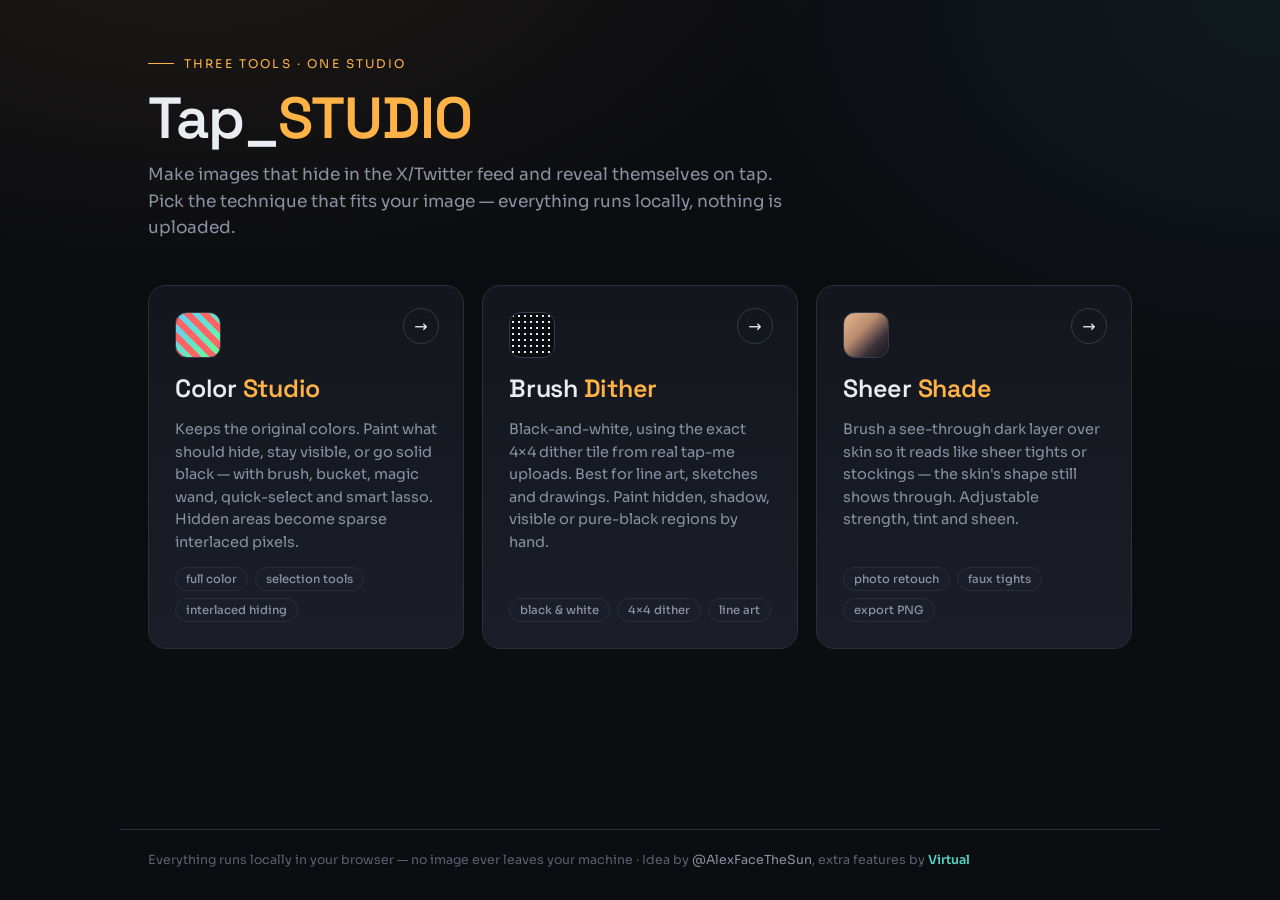
==== commit 8282cf36: "Add Sheer Shade tool (faux sheer-tights / skin-shading retoucher) Third tool in the picker. Brush a " ====
--- a/index.html
+++ b/index.html
@@ -6,7 +6,7 @@
   <meta name="viewport" content="width=device-width, initial-scale=1">
   <title>TapStudio Pro — choose a tool</title>
   <meta name="description"
-    content="Make tap-to-reveal images for X/Twitter. Two tools: full-color studio and black-and-white brush dither. Runs entirely in your browser — nothing is uploaded.">
+    content="Image tools for X/Twitter creators: full-color tap-to-reveal studio, black-and-white brush dither, and a sheer/skin-shade retoucher. Runs entirely in your browser — nothing is uploaded.">
   <link rel="icon"
     href="data:image/svg+xml,<svg xmlns='http://www.w3.org/2000/svg' viewBox='0 0 16 16'><text y='13' font-size='13'>%E2%9C%A6</text></svg>">
   <link rel="preconnect" href="https://fonts.googleapis.com">
@@ -88,10 +88,10 @@
       margin: 0 auto;
       padding: 36px 28px 28px;
       display: grid;
-      grid-template-columns: repeat(2, 1fr);
-      gap: 20px;
-    }
-    @media (max-width: 760px) { .cards { grid-template-columns: 1fr; } }
+      grid-template-columns: repeat(3, 1fr);
+      gap: 18px;
+    }
+    @media (max-width: 860px) { .cards { grid-template-columns: 1fr; } }
 
     .card {
       display: flex;
@@ -190,7 +190,7 @@
 
 <body>
   <header>
-    <div class="eyebrow">Two tools · one studio</div>
+    <div class="eyebrow">Three tools · one studio</div>
     <h1>Tap_<span>STUDIO</span></h1>
     <p class="lede">Make images that hide in the X/Twitter feed and reveal themselves on tap. Pick the technique that
       fits your image — everything runs locally, nothing is uploaded.</p>
@@ -220,6 +220,17 @@
         <span class="tag">line art</span>
       </div>
     </a>
+
+    <a class="card" href="sheer.html">
+      <span class="swatch" style="background:linear-gradient(135deg,#e7b58f,#b98c6e 40%,#3a2f3a 72%,#16161b)"></span>
+      <h2>Sheer <em>Shade</em></h2>
+      <p>Brush a see-through dark layer over skin so it reads like sheer tights or stockings — the skin's shape still shows through. Adjustable strength, tint and sheen.</p>
+      <div class="tags">
+        <span class="tag">photo retouch</span>
+        <span class="tag">faux tights</span>
+        <span class="tag">export PNG</span>
+      </div>
+    </a>
   </main>
 
   <footer>
